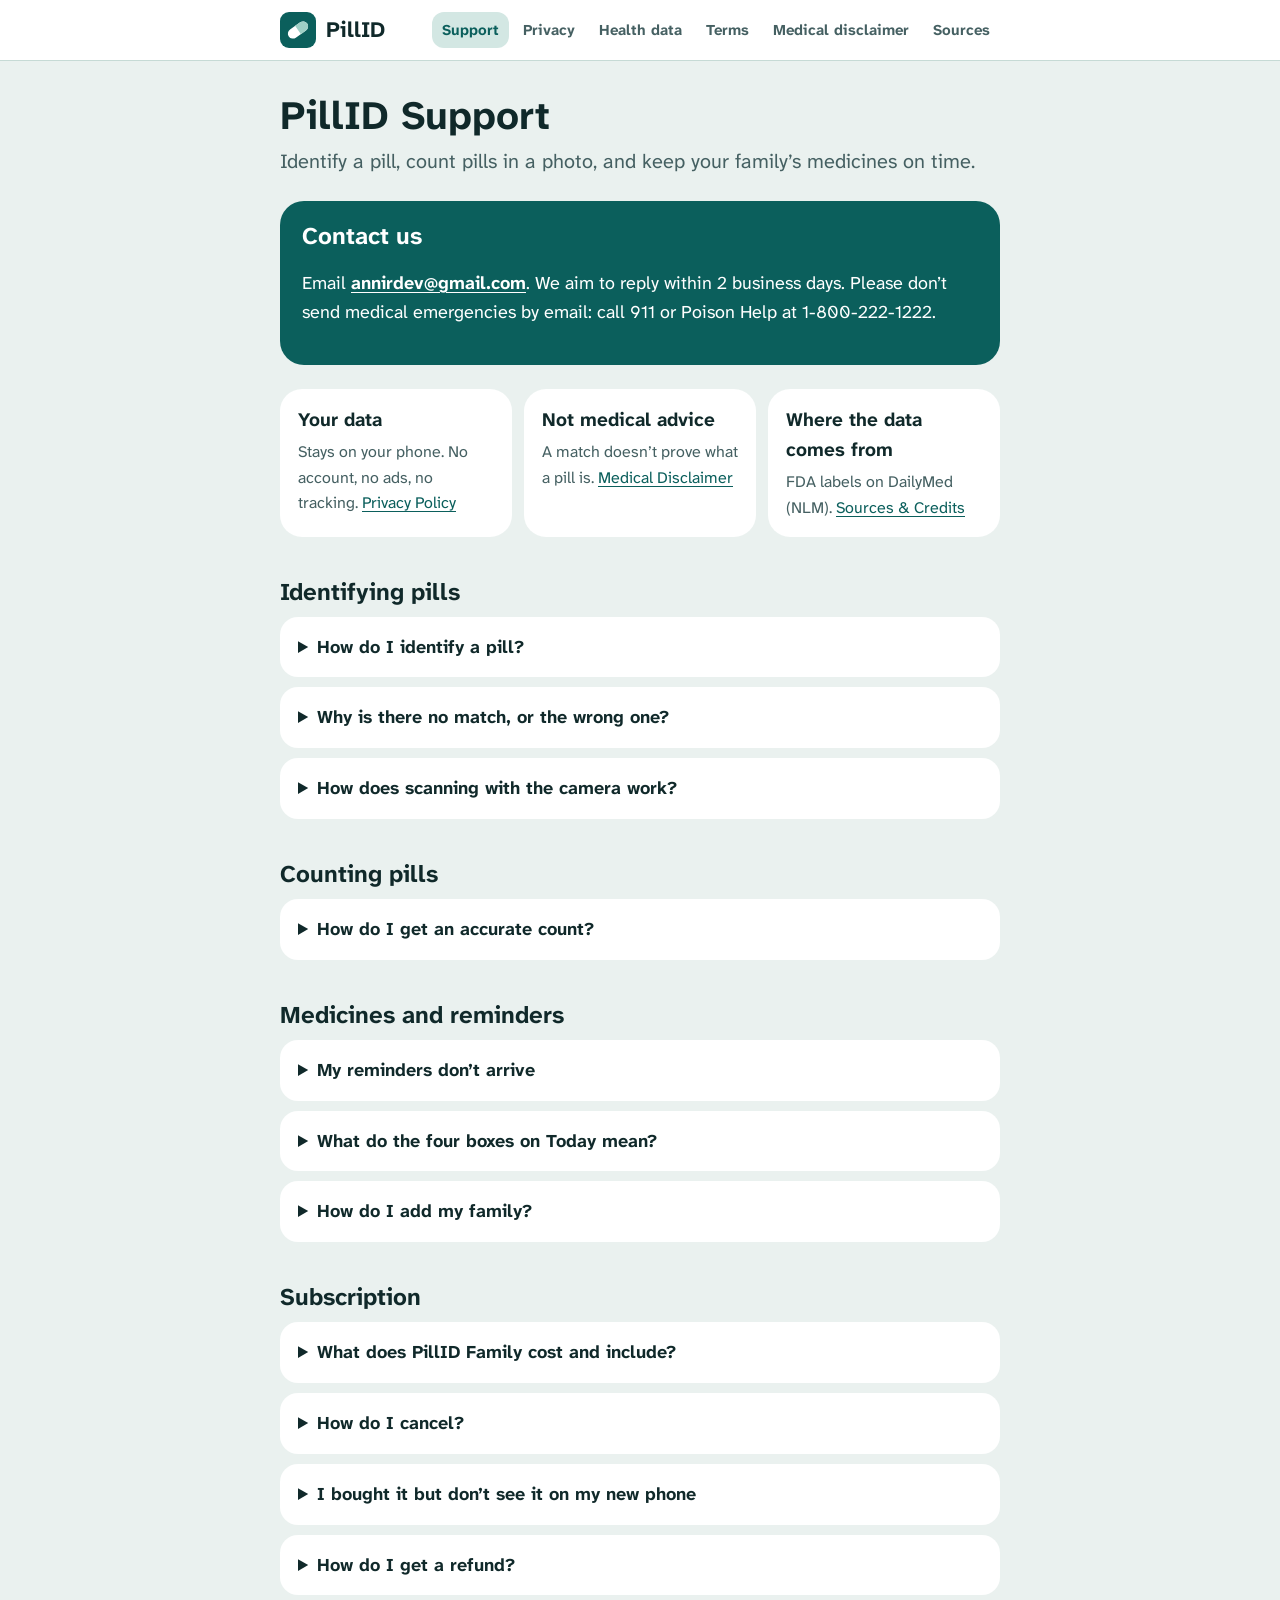
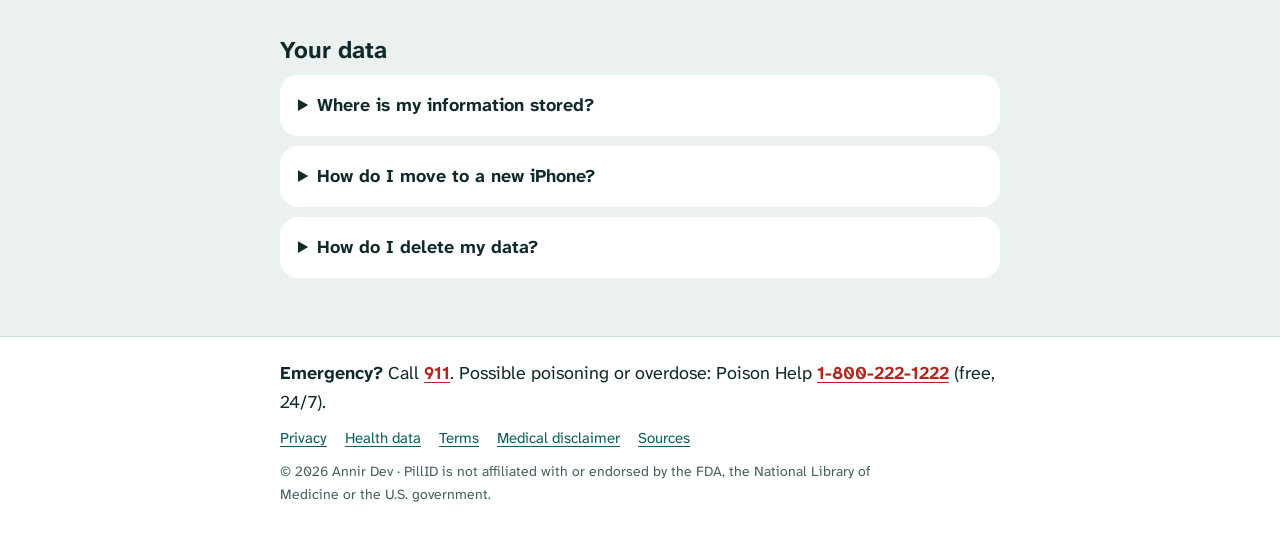
==== index.html @ 59fdff57 "Support and legal pages for PillID Co-Authored-By: Claude Opus 5.5 <noreply@anthropic.com>" ====
<!doctype html>
<html lang="en">
<head>
<meta charset="utf-8">
<meta name="viewport" content="width=device-width, initial-scale=1, viewport-fit=cover">
<title>Support · PillID</title>
<meta name="description" content="Help with PillID: identifying pills, counting, reminders, family, subscriptions and privacy.">
<link rel="stylesheet" href="assets/styles.css">
<link rel="icon" href="assets/icon.svg" type="image/svg+xml">
</head>
<body>
<a class="skip" href="#main">Skip to content</a>
<header class="top">
  <div class="wrap top-row">
    <a class="brand" href="index.html" aria-label="PillID home">
      <img src="assets/icon.svg" alt="" width="36" height="36">
      <span>PillID</span>
    </a>
    <nav aria-label="Pages">
      <a href="index.html" aria-current="page">Support</a>
      <a href="privacy.html">Privacy</a>
      <a href="health-data.html">Health data</a>
      <a href="terms.html">Terms</a>
      <a href="medical-disclaimer.html">Medical disclaimer</a>
      <a href="sources.html">Sources</a>
    </nav>
  </div>
</header>
<main id="main" class="wrap">
<h1>PillID Support</h1>
<p class="lede">Identify a pill, count pills in a photo, and keep your family’s medicines on time.</p>

<div class="contact">
  <h2>Contact us</h2>
  <p>Email <a href="mailto:annirdev@gmail.com">annirdev@gmail.com</a>. We aim to reply within 2 business days.
    Please don’t send medical emergencies by email: call 911 or Poison Help at 1-800-222-1222.</p>
</div>

<div class="cards">
  <div class="card"><h3>Your data</h3><p>Stays on your phone. No account, no ads, no tracking. <a href="privacy.html">Privacy Policy</a></p></div>
  <div class="card"><h3>Not medical advice</h3><p>A match doesn’t prove what a pill is. <a href="medical-disclaimer.html">Medical Disclaimer</a></p></div>
  <div class="card"><h3>Where the data comes from</h3><p>FDA labels on DailyMed (NLM). <a href="sources.html">Sources &amp; Credits</a></p></div>
</div>

<h2>Identifying pills</h2>
<details>
  <summary>How do I identify a pill?</summary>
  <p>Open Identify and type the letters and numbers printed or pressed into the pill. Spaces don’t matter. If both
    sides have an imprint, add the back side too. Color and shape are optional: they only sort the matches.
    Open a match to compare your pill with the official photo, size and score line.</p>
</details>
<details>
  <summary>Why is there no match, or the wrong one?</summary>
  <ul>
    <li>Check look-alike characters: 0/O, 1/I/L, 5/S, 8/B. Try one side only and leave out logos.</li>
    <li>Pills from other countries, many supplements and some older pills aren’t in U.S. label data.</li>
    <li>A pill with no match could be counterfeit. Don’t take it; ask a pharmacist.</li>
  </ul>
</details>
<details>
  <summary>How does scanning with the camera work?</summary>
  <p>Take a photo of the pill on a plain surface, close up and in good light. The app reads the imprint on your phone and
    fills it in for you to check. Pressed-in imprints are harder to read than printed ones, so always check the text.
    The free plan includes 3 photo scans a day; typing is always unlimited.</p>
</details>

<h2>Counting pills</h2>
<details>
  <summary>How do I get an accurate count?</summary>
  <ul>
    <li>Use a plain surface that contrasts with the pills: a dark tray for white pills.</li>
    <li>Spread the pills so they don’t overlap, and hold the phone straight above them.</li>
    <li>Tap a missed pill to add it, and tap a number to remove a wrong one. Always double-check.</li>
  </ul>
  <p>The free plan includes 3 counts a day.</p>
</details>

<h2>Medicines and reminders</h2>
<details>
  <summary>My reminders don’t arrive</summary>
  <ul>
    <li>Settings › Notifications › PillID: Allow Notifications must be on.</li>
    <li>Check that a Focus mode (such as Sleep) isn’t silencing PillID.</li>
    <li>Open the app once after restarting your phone or updating iOS.</li>
  </ul>
</details>
<details>
  <summary>What do the four boxes on Today mean?</summary>
  <p>Like a pill organizer, the day has four boxes: Morning, Midday, Evening and Night. A filled box still has pills to
    take; tap it when they’re taken. Hold a box to take, skip or undo each dose on its own. Only today can be changed.</p>
</details>
<details>
  <summary>How do I add my family?</summary>
  <p>Family members are part of PillID Family. Go to Me › Family › Add, then add medicines for each person. Every
    medicine and reminder shows whose it is.</p>
</details>

<h2>Subscription</h2>
<details>
  <summary>What does PillID Family cost and include?</summary>
  <p>It adds family members, unlimited photo scans and counts, and your full medicine history. The price and any free
    trial are shown in the app before you subscribe. Typing an imprint, safety help and your own medicines are always free.</p>
</details>
<details>
  <summary>How do I cancel?</summary>
  <p>On your iPhone: Settings › Apple Account › Subscriptions › PillID › Cancel Subscription. Cancel at least 24 hours
    before the trial or period ends to avoid the next charge. You keep access until the end of the period.</p>
</details>
<details>
  <summary>I bought it but don’t see it on my new phone</summary>
  <p>Open Me › PillID Family and tap Restore purchases, signed in with the same Apple Account.</p>
</details>
<details>
  <summary>How do I get a refund?</summary>
  <p>Purchases are handled by Apple. Request a refund at <a href="https://reportaproblem.apple.com">reportaproblem.apple.com</a>.</p>
</details>

<h2>Your data</h2>
<details>
  <summary>Where is my information stored?</summary>
  <p>Only on your phone. We can’t see your medicines, family or history. See the <a href="privacy.html">Privacy Policy</a>.</p>
</details>
<details>
  <summary>How do I move to a new iPhone?</summary>
  <p>Your data moves with an iCloud or computer backup of your iPhone. Restore the backup on the new phone.</p>
</details>
<details>
  <summary>How do I delete my data?</summary>
  <p>Delete medicines or people in the app, or delete the app to remove everything. Older backups can still contain it
    until they are replaced.</p>
</details>
</main>
<footer class="foot">
  <div class="wrap foot-row">
    <p class="emergency"><strong>Emergency?</strong> Call <a href="tel:911">911</a>.
      Possible poisoning or overdose: Poison Help <a href="tel:18002221222">1-800-222-1222</a> (free, 24/7).</p>
    <nav aria-label="Legal">
      <a href="privacy.html">Privacy</a>
      <a href="health-data.html">Health data</a>
      <a href="terms.html">Terms</a>
      <a href="medical-disclaimer.html">Medical disclaimer</a>
      <a href="sources.html">Sources</a>
    </nav>
    <p class="small">© 2026 Annir Dev · PillID is not affiliated with or endorsed by the FDA,
      the National Library of Medicine or the U.S. government.</p>
  </div>
</footer>
</body>
</html>
---- assets/styles.css ----
/* Sea Glass, like the app: calm teal on pale green-grey, Atkinson Hyperlegible Next.
   One reading column; legal text at a comfortable ~68 characters. */
@font-face {
  font-family: "Atkinson Hyperlegible Next";
  src: url("fonts/AtkinsonHyperlegibleNext_400Regular.ttf") format("truetype");
  font-weight: 400;
  font-display: swap;
}
@font-face {
  font-family: "Atkinson Hyperlegible Next";
  src: url("fonts/AtkinsonHyperlegibleNext_700Bold.ttf") format("truetype");
  font-weight: 700;
  font-display: swap;
}

:root {
  --bg: #eaf1ef;
  --surface: #ffffff;
  --tint: #d3e7e3;
  --line: #c6dad5;
  --ink: #10292a;
  --muted: #456062;
  --accent: #0b5f5c;
  --accent-ink: #ffffff;
  --warn-bg: #f7ead2;
  --warn: #7a4f0e;
  --danger: #b3261e;
  --font: "Atkinson Hyperlegible Next", -apple-system, "Segoe UI", Verdana, sans-serif;
  color-scheme: light;
}
@media (prefers-color-scheme: dark) {
  :root {
    --bg: #0d1817;
    --surface: #162523;
    --tint: #1c302d;
    --line: #29403c;
    --ink: #e4efed;
    --muted: #a3bbb7;
    --accent: #5cc2b4;
    --accent-ink: #08201e;
    --warn-bg: #33290f;
    --warn: #e8c27a;
    --danger: #f08b7f;
    color-scheme: dark;
  }
}

* { box-sizing: border-box; }
html { -webkit-text-size-adjust: 100%; }
body {
  margin: 0;
  background: var(--bg);
  color: var(--ink);
  font: 18px/1.6 var(--font);
}
.wrap { max-width: 760px; margin: 0 auto; padding-inline: 20px; }
a { color: var(--accent); text-underline-offset: 3px; }
a:focus-visible { outline: 3px solid var(--accent); outline-offset: 2px; border-radius: 6px; }
.skip { position: absolute; left: -999px; }
.skip:focus { left: 12px; top: 12px; background: var(--surface); padding: 8px 12px; border-radius: 10px; z-index: 2; }

/* Header */
.top { background: var(--surface); border-bottom: 1px solid var(--line); }
.top-row { display: flex; flex-wrap: wrap; align-items: center; justify-content: space-between; gap: 10px 20px; padding-block: 12px; }
.brand { display: flex; align-items: center; gap: 10px; color: var(--ink); text-decoration: none; font-weight: 700; font-size: 22px; }
.top nav { display: flex; flex-wrap: wrap; gap: 4px; }
.top nav a { color: var(--muted); text-decoration: none; font-size: 15px; font-weight: 700; padding: 6px 10px; border-radius: 12px; }
.top nav a:hover { background: var(--tint); color: var(--ink); }
.top nav a[aria-current="page"] { background: var(--tint); color: var(--accent); }

/* Content */
main { padding-block: 32px 48px; }
h1 { font-size: clamp(30px, 6vw, 40px); line-height: 1.15; margin: 0 0 6px; text-wrap: balance; }
h2 { font-size: 24px; line-height: 1.25; margin: 40px 0 8px; text-wrap: balance; }
h3 { font-size: 19px; margin: 24px 0 4px; }
p, li { max-width: 68ch; }
ul, ol { padding-left: 1.3em; }
li + li { margin-top: 6px; }
.updated { color: var(--muted); font-size: 15px; margin: 0 0 24px; }
.lede { font-size: 20px; color: var(--muted); margin-top: 0; }

.summary {
  background: var(--surface);
  border-radius: 24px;
  padding: 18px 22px;
  margin: 20px 0 8px;
}
.summary h2 { margin-top: 0; font-size: 20px; }
.summary ul { margin: 8px 0 0; }

.note { background: var(--tint); border-radius: 20px; padding: 14px 18px; margin: 18px 0; }
.warn { background: var(--warn-bg); color: var(--warn); border-radius: 20px; padding: 14px 18px; margin: 18px 0; }
.warn strong, .warn a { color: inherit; }

.cards { display: grid; grid-template-columns: repeat(auto-fit, minmax(210px, 1fr)); gap: 12px; margin: 20px 0; }
.card { background: var(--surface); border-radius: 22px; padding: 16px 18px; }
.card h3 { margin: 0 0 4px; }
.card p { margin: 0; color: var(--muted); font-size: 16px; }

.contact { background: var(--accent); color: var(--accent-ink); border-radius: 24px; padding: 20px 22px; margin: 24px 0; }
.contact a { color: var(--accent-ink); font-weight: 700; }
.contact h2 { margin: 0 0 6px; }

details { background: var(--surface); border-radius: 18px; padding: 4px 18px; margin: 10px 0; }
summary { cursor: pointer; font-weight: 700; padding: 12px 0; }
summary:focus-visible { outline: 3px solid var(--accent); outline-offset: 2px; border-radius: 6px; }
details[open] { padding-bottom: 12px; }

.table-wrap { overflow-x: auto; background: var(--surface); border-radius: 18px; margin: 16px 0; }
table { border-collapse: collapse; width: 100%; font-size: 16px; }
th, td { text-align: left; padding: 10px 14px; border-bottom: 1px solid var(--line); vertical-align: top; }
th { background: var(--tint); }
tr:last-child td { border-bottom: 0; }
td.num { font-variant-numeric: tabular-nums; white-space: nowrap; }

/* Footer */
.foot { background: var(--surface); border-top: 1px solid var(--line); padding-block: 22px 32px; }
.foot-row { display: grid; gap: 10px; }
.foot nav { display: flex; flex-wrap: wrap; gap: 6px 18px; font-size: 15px; }
.emergency { margin: 0; }
.emergency a { font-weight: 700; color: var(--danger); }
.small { color: var(--muted); font-size: 14px; margin: 0; }

@media (prefers-reduced-motion: reduce) { * { scroll-behavior: auto; } }
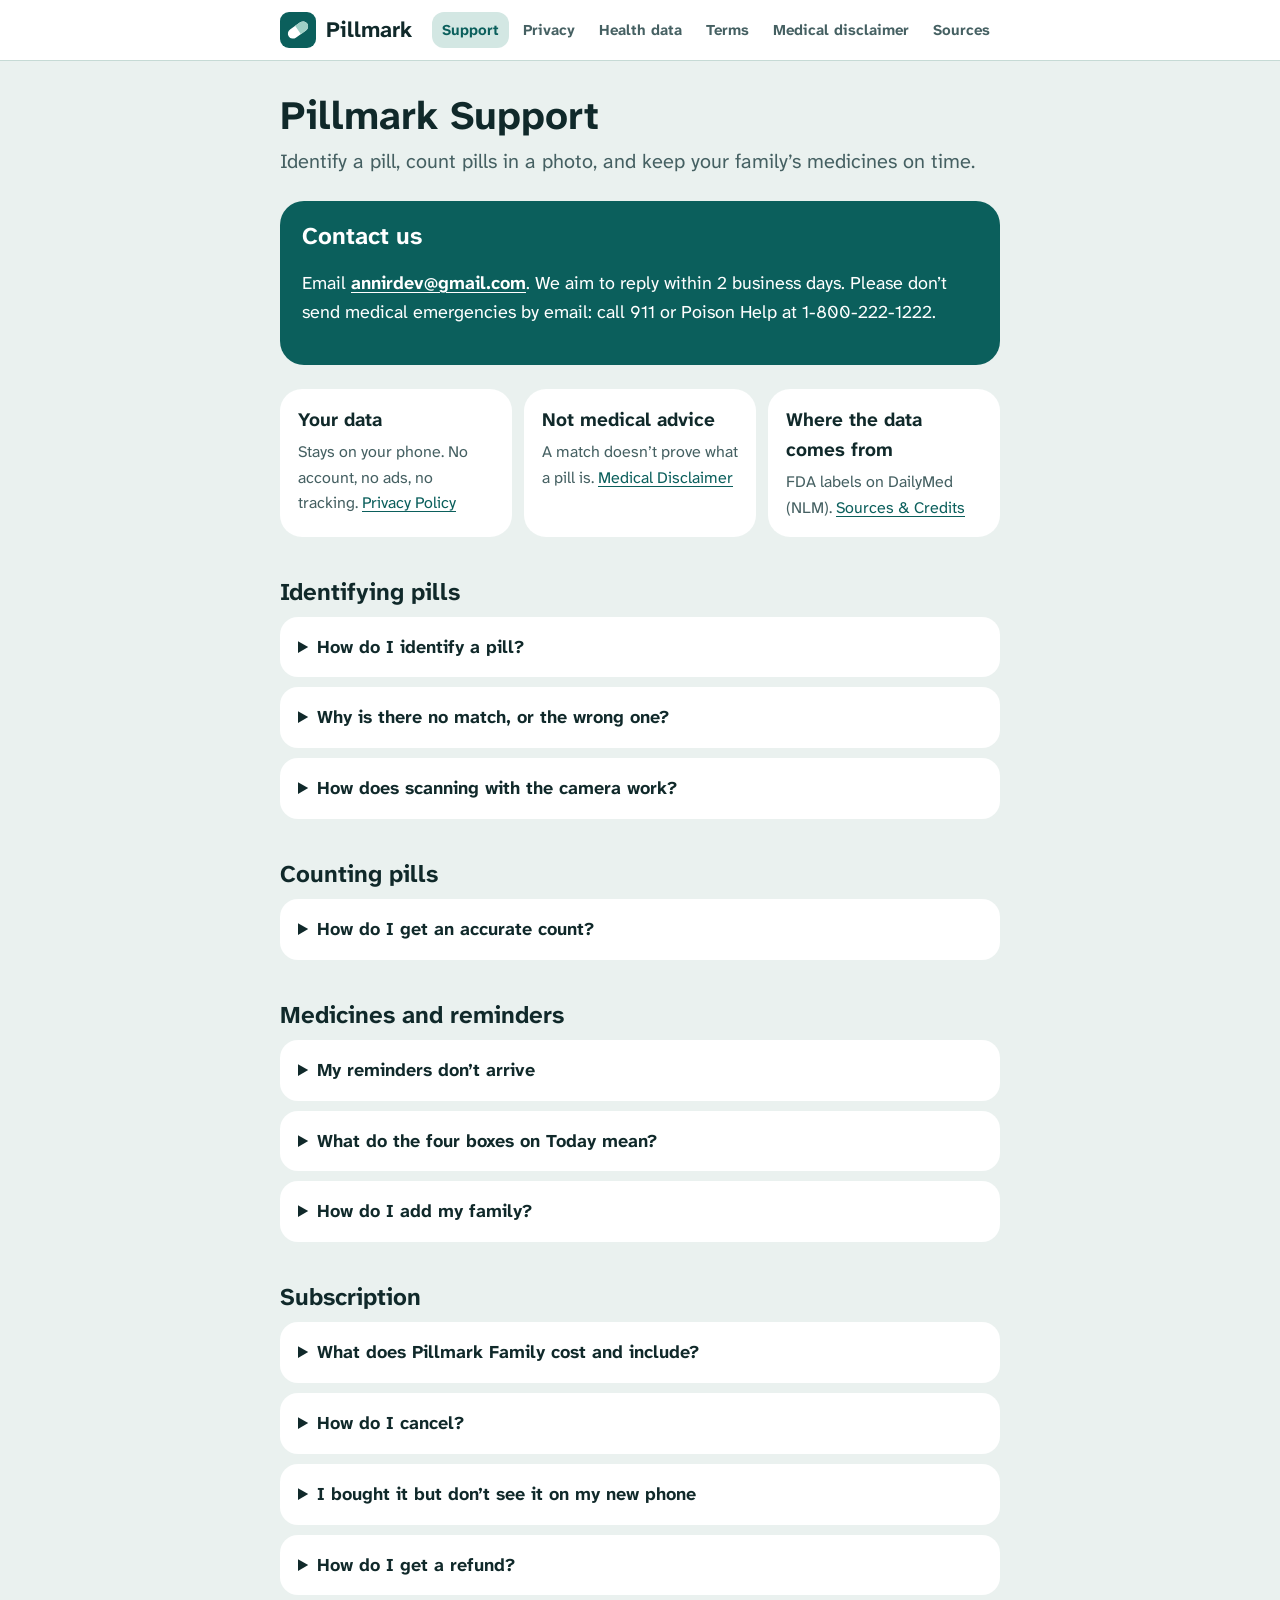
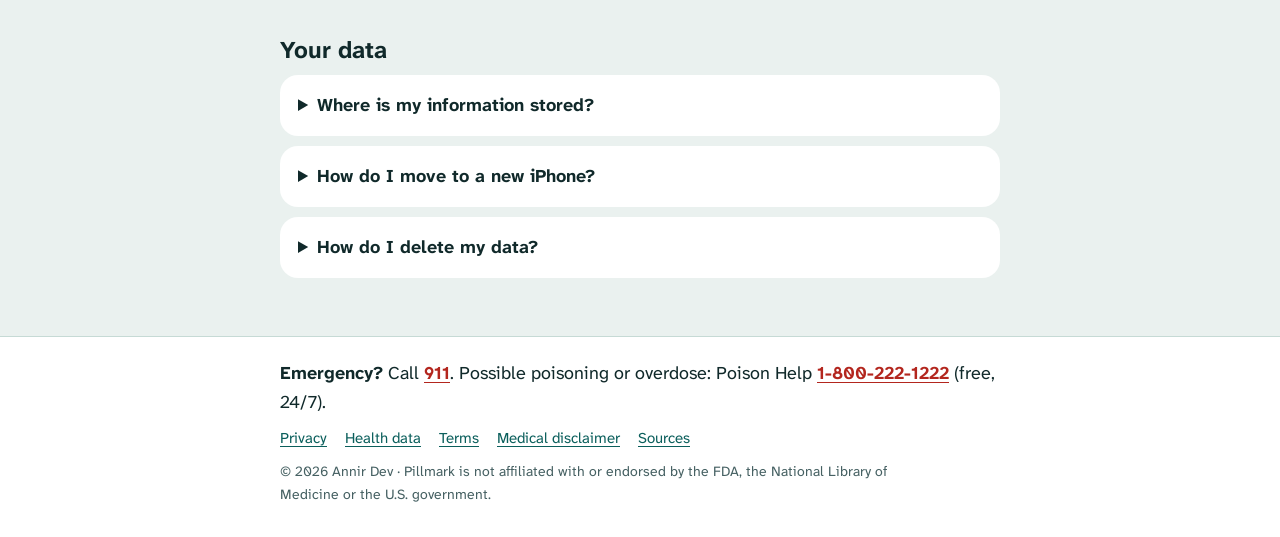
==== commit 9b8c143e: "Rename to Pillmark Co-Authored-By: Claude Opus 5.5 <noreply@anthropic.com>" ====
--- a/index.html
+++ b/index.html
@@ -3,8 +3,8 @@
 <head>
 <meta charset="utf-8">
 <meta name="viewport" content="width=device-width, initial-scale=1, viewport-fit=cover">
-<title>Support · PillID</title>
-<meta name="description" content="Help with PillID: identifying pills, counting, reminders, family, subscriptions and privacy.">
+<title>Support · Pillmark</title>
+<meta name="description" content="Help with Pillmark: identifying pills, counting, reminders, family, subscriptions and privacy.">
 <link rel="stylesheet" href="assets/styles.css">
 <link rel="icon" href="assets/icon.svg" type="image/svg+xml">
 </head>
@@ -12,9 +12,9 @@
 <a class="skip" href="#main">Skip to content</a>
 <header class="top">
   <div class="wrap top-row">
-    <a class="brand" href="index.html" aria-label="PillID home">
+    <a class="brand" href="index.html" aria-label="Pillmark home">
       <img src="assets/icon.svg" alt="" width="36" height="36">
-      <span>PillID</span>
+      <span>Pillmark</span>
     </a>
     <nav aria-label="Pages">
       <a href="index.html" aria-current="page">Support</a>
@@ -27,7 +27,7 @@
   </div>
 </header>
 <main id="main" class="wrap">
-<h1>PillID Support</h1>
+<h1>Pillmark Support</h1>
 <p class="lede">Identify a pill, count pills in a photo, and keep your family’s medicines on time.</p>
 
 <div class="contact">
@@ -79,8 +79,8 @@
 <details>
   <summary>My reminders don’t arrive</summary>
   <ul>
-    <li>Settings › Notifications › PillID: Allow Notifications must be on.</li>
-    <li>Check that a Focus mode (such as Sleep) isn’t silencing PillID.</li>
+    <li>Settings › Notifications › Pillmark: Allow Notifications must be on.</li>
+    <li>Check that a Focus mode (such as Sleep) isn’t silencing Pillmark.</li>
     <li>Open the app once after restarting your phone or updating iOS.</li>
   </ul>
 </details>
@@ -91,24 +91,24 @@
 </details>
 <details>
   <summary>How do I add my family?</summary>
-  <p>Family members are part of PillID Family. Go to Me › Family › Add, then add medicines for each person. Every
+  <p>Family members are part of Pillmark Family. Go to Me › Family › Add, then add medicines for each person. Every
     medicine and reminder shows whose it is.</p>
 </details>
 
 <h2>Subscription</h2>
 <details>
-  <summary>What does PillID Family cost and include?</summary>
+  <summary>What does Pillmark Family cost and include?</summary>
   <p>It adds family members, unlimited photo scans and counts, and your full medicine history. The price and any free
     trial are shown in the app before you subscribe. Typing an imprint, safety help and your own medicines are always free.</p>
 </details>
 <details>
   <summary>How do I cancel?</summary>
-  <p>On your iPhone: Settings › Apple Account › Subscriptions › PillID › Cancel Subscription. Cancel at least 24 hours
+  <p>On your iPhone: Settings › Apple Account › Subscriptions › Pillmark › Cancel Subscription. Cancel at least 24 hours
     before the trial or period ends to avoid the next charge. You keep access until the end of the period.</p>
 </details>
 <details>
   <summary>I bought it but don’t see it on my new phone</summary>
-  <p>Open Me › PillID Family and tap Restore purchases, signed in with the same Apple Account.</p>
+  <p>Open Me › Pillmark Family and tap Restore purchases, signed in with the same Apple Account.</p>
 </details>
 <details>
   <summary>How do I get a refund?</summary>
@@ -141,7 +141,7 @@
       <a href="medical-disclaimer.html">Medical disclaimer</a>
       <a href="sources.html">Sources</a>
     </nav>
-    <p class="small">© 2026 Annir Dev · PillID is not affiliated with or endorsed by the FDA,
+    <p class="small">© 2026 Annir Dev · Pillmark is not affiliated with or endorsed by the FDA,
       the National Library of Medicine or the U.S. government.</p>
   </div>
 </footer>
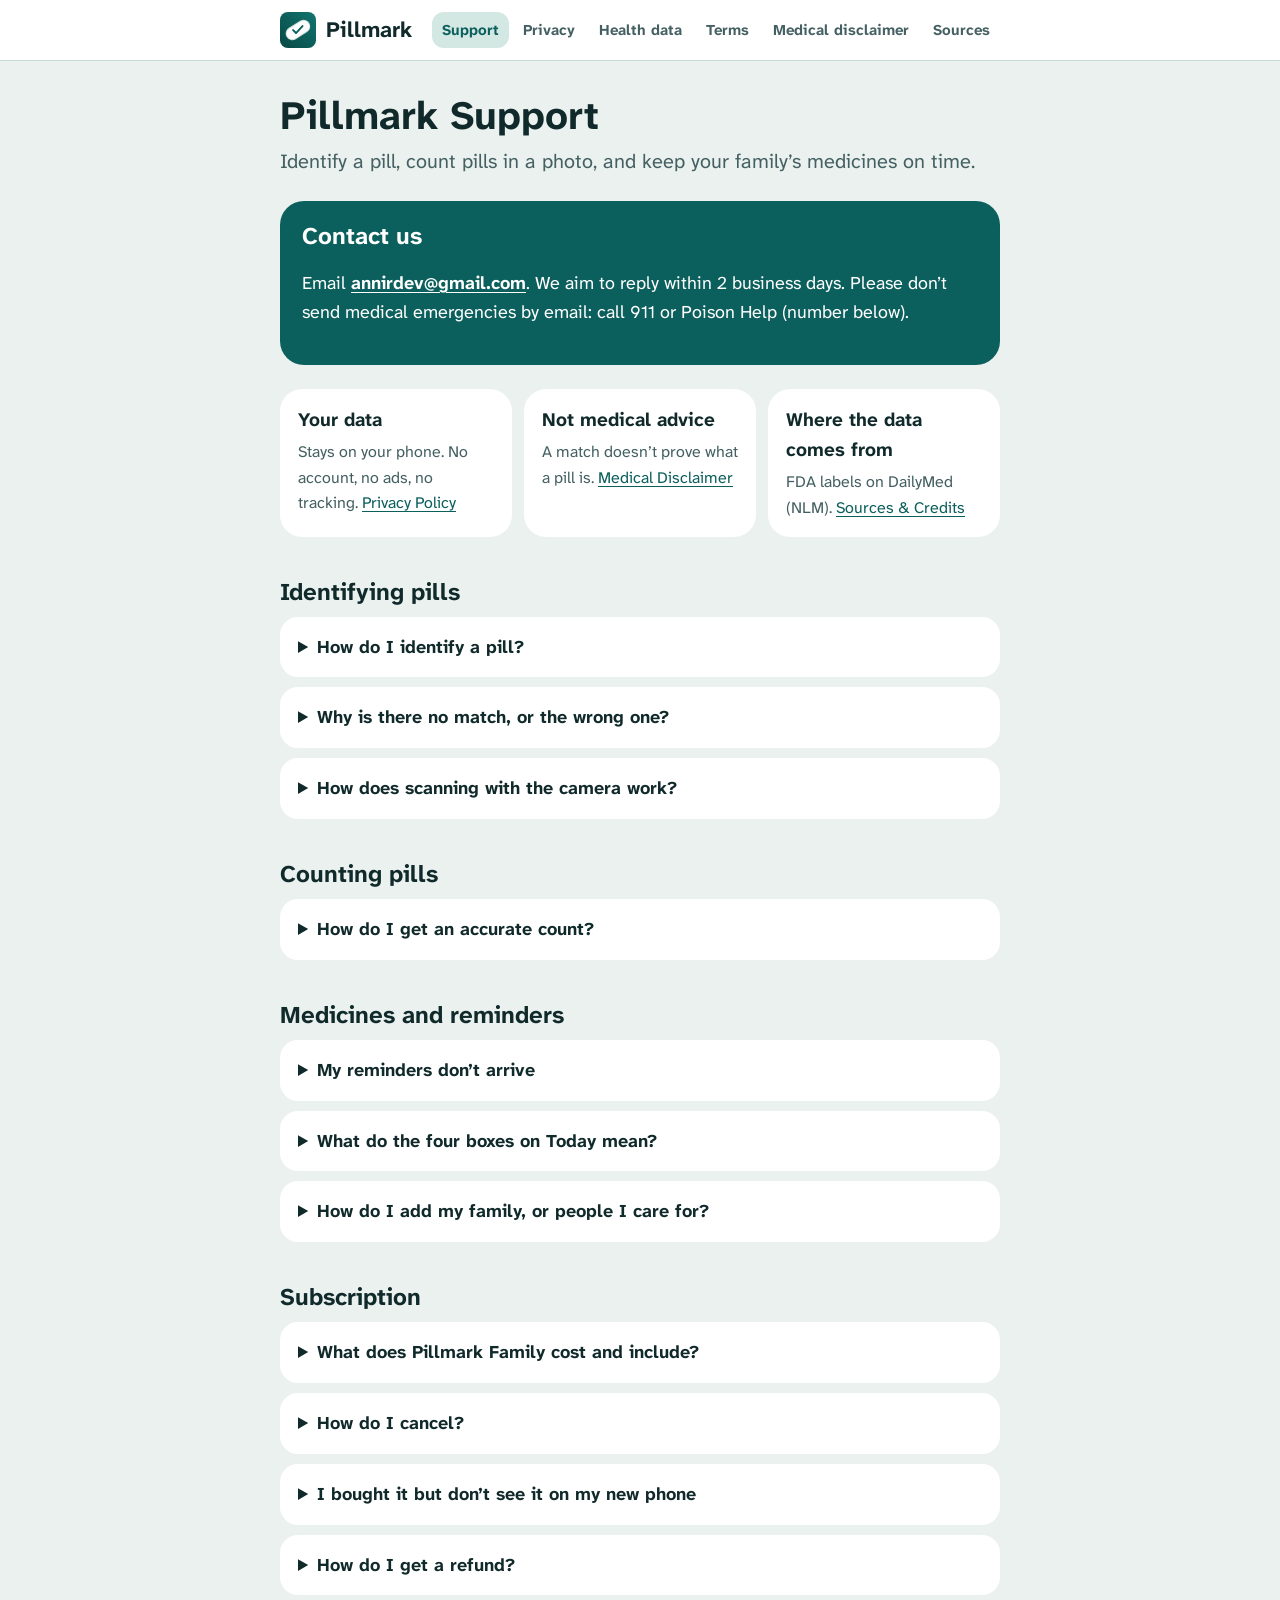
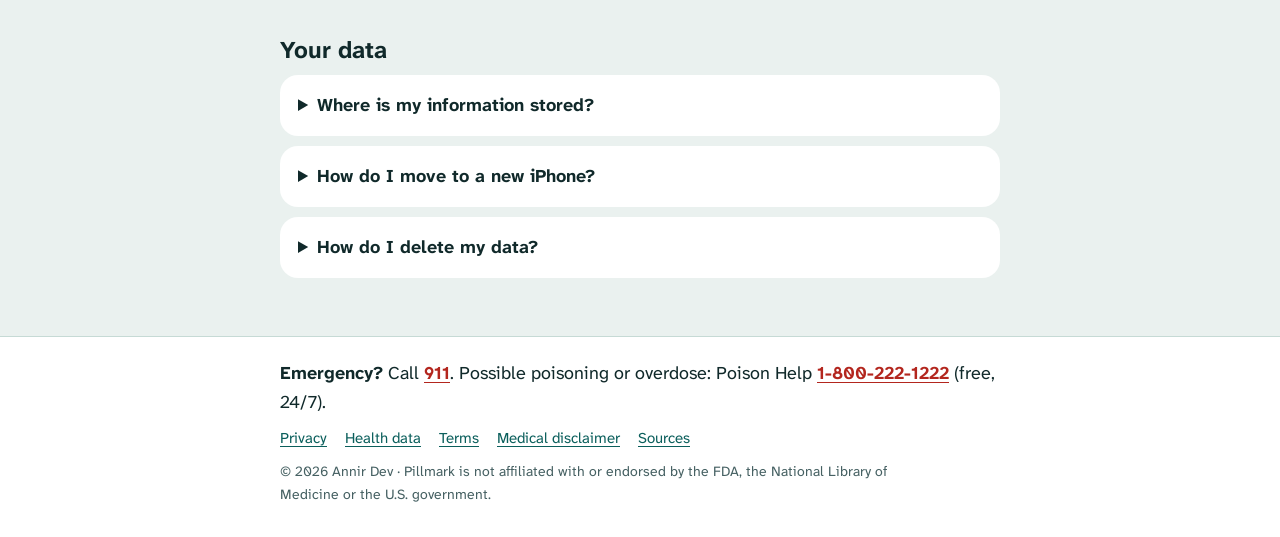
==== commit ae87446b: "Poison Help number once per page; mention carers Co-Authored-By: Claude Opus 5.5 <noreply@anthropic." ====
--- a/index.html
+++ b/index.html
@@ -33,7 +33,7 @@
 <div class="contact">
   <h2>Contact us</h2>
   <p>Email <a href="mailto:annirdev@gmail.com">annirdev@gmail.com</a>. We aim to reply within 2 business days.
-    Please don’t send medical emergencies by email: call 911 or Poison Help at 1-800-222-1222.</p>
+    Please don’t send medical emergencies by email: call 911 or Poison Help (number below).</p>
 </div>
 
 <div class="cards">
@@ -90,9 +90,10 @@
     take; tap it when they’re taken. Hold a box to take, skip or undo each dose on its own. Only today can be changed.</p>
 </details>
 <details>
-  <summary>How do I add my family?</summary>
-  <p>Family members are part of Pillmark Family. Go to Me › Family › Add, then add medicines for each person. Every
-    medicine and reminder shows whose it is.</p>
+  <summary>How do I add my family, or people I care for?</summary>
+  <p>Looking after others is part of Pillmark Family. Go to Me › Family (or People you care for) › Add, then add
+    medicines for each person. Every medicine and reminder shows whose it is. It works for family carers and home
+    carers; it is not an official medication record for care homes.</p>
 </details>
 
 <h2>Subscription</h2>
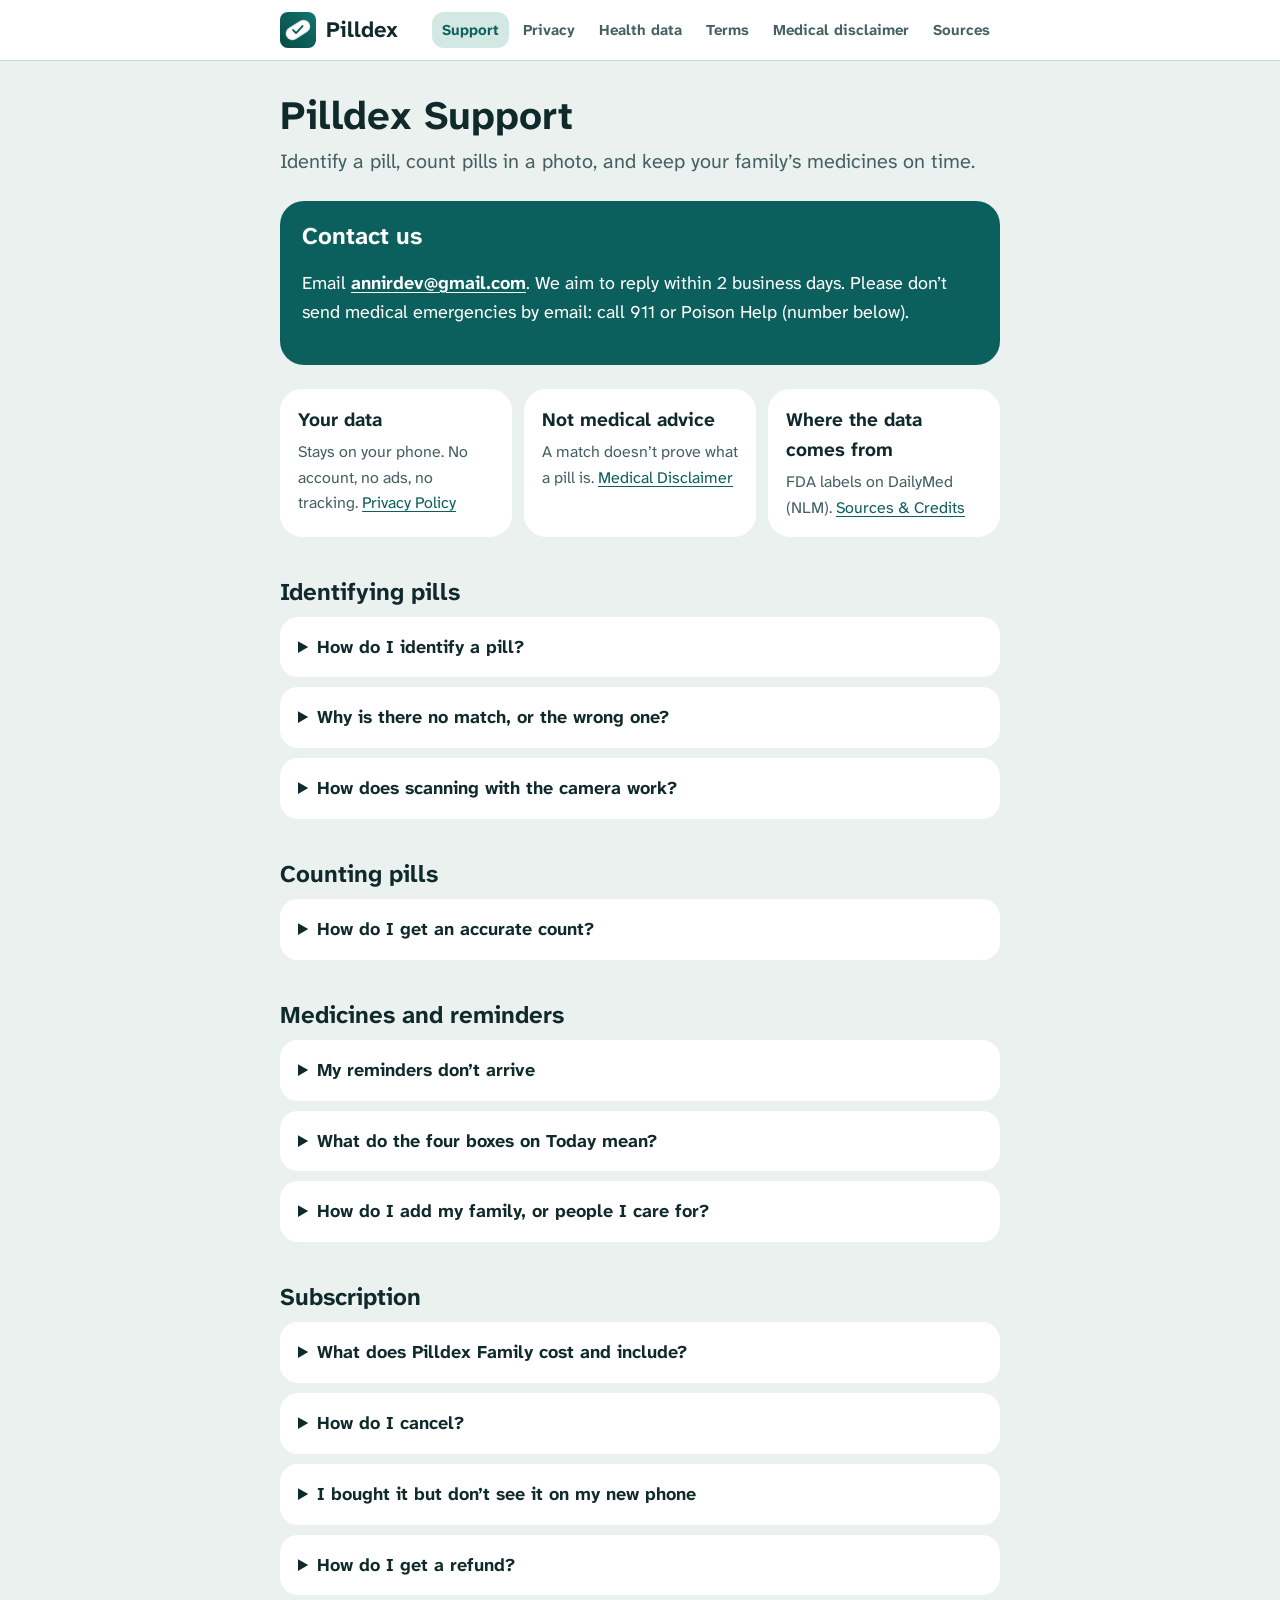
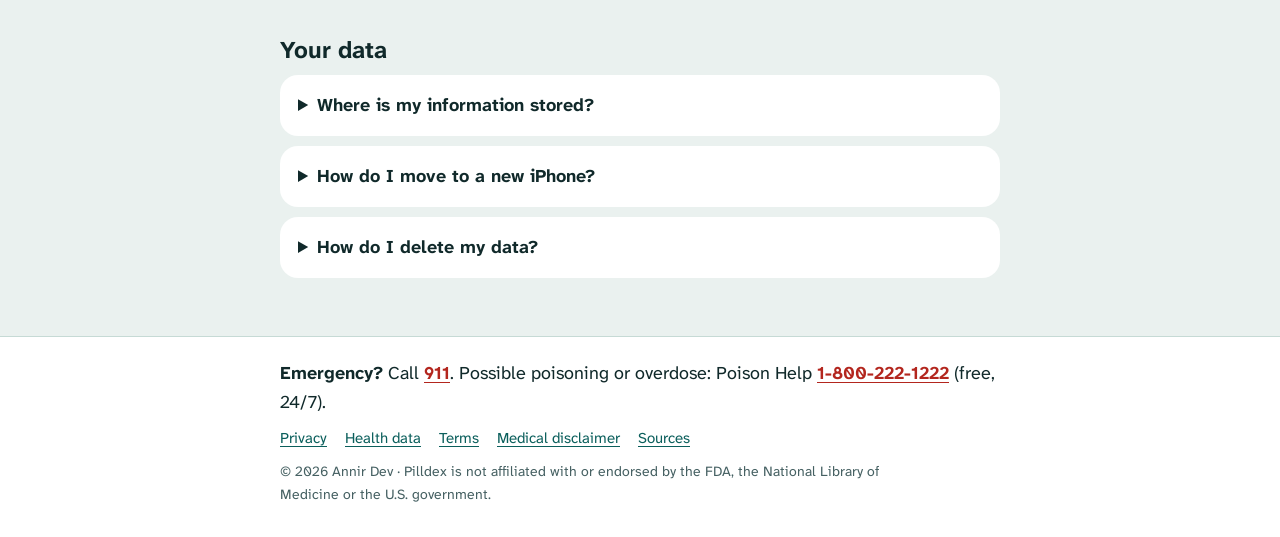
==== commit fe7d04cf: "Rename to Pilldex Co-Authored-By: Claude Opus 5.5 <noreply@anthropic.com>" ====
--- a/index.html
+++ b/index.html
@@ -3,8 +3,8 @@
 <head>
 <meta charset="utf-8">
 <meta name="viewport" content="width=device-width, initial-scale=1, viewport-fit=cover">
-<title>Support · Pillmark</title>
-<meta name="description" content="Help with Pillmark: identifying pills, counting, reminders, family, subscriptions and privacy.">
+<title>Support · Pilldex</title>
+<meta name="description" content="Help with Pilldex: identifying pills, counting, reminders, family, subscriptions and privacy.">
 <link rel="stylesheet" href="assets/styles.css">
 <link rel="icon" href="assets/icon.svg" type="image/svg+xml">
 </head>
@@ -12,9 +12,9 @@
 <a class="skip" href="#main">Skip to content</a>
 <header class="top">
   <div class="wrap top-row">
-    <a class="brand" href="index.html" aria-label="Pillmark home">
+    <a class="brand" href="index.html" aria-label="Pilldex home">
       <img src="assets/icon.svg" alt="" width="36" height="36">
-      <span>Pillmark</span>
+      <span>Pilldex</span>
     </a>
     <nav aria-label="Pages">
       <a href="index.html" aria-current="page">Support</a>
@@ -27,7 +27,7 @@
   </div>
 </header>
 <main id="main" class="wrap">
-<h1>Pillmark Support</h1>
+<h1>Pilldex Support</h1>
 <p class="lede">Identify a pill, count pills in a photo, and keep your family’s medicines on time.</p>
 
 <div class="contact">
@@ -79,9 +79,10 @@
 <details>
   <summary>My reminders don’t arrive</summary>
   <ul>
-    <li>Settings › Notifications › Pillmark: Allow Notifications must be on.</li>
-    <li>Check that a Focus mode (such as Sleep) isn’t silencing Pillmark.</li>
-    <li>Open the app once after restarting your phone or updating iOS.</li>
+    <li>Settings › Notifications › Pilldex: Allow Notifications must be on.</li>
+    <li>Check that a Focus mode (such as Sleep) isn’t silencing Pilldex.</li>
+    <li>Medicines with a start date or a set number of days get reminders up to 30 days ahead. Open Pilldex at
+      least once a month so the next ones are set.</li>
   </ul>
 </details>
 <details>
@@ -91,25 +92,25 @@
 </details>
 <details>
   <summary>How do I add my family, or people I care for?</summary>
-  <p>Looking after others is part of Pillmark Family. Go to Me › Family (or People you care for) › Add, then add
+  <p>Looking after others is part of Pilldex Family. Go to Me › Family (or People you care for) › Add, then add
     medicines for each person. Every medicine and reminder shows whose it is. It works for family carers and home
     carers; it is not an official medication record for care homes.</p>
 </details>
 
 <h2>Subscription</h2>
 <details>
-  <summary>What does Pillmark Family cost and include?</summary>
+  <summary>What does Pilldex Family cost and include?</summary>
   <p>It adds family members, unlimited photo scans and counts, and your full medicine history. The price and any free
     trial are shown in the app before you subscribe. Typing an imprint, safety help and your own medicines are always free.</p>
 </details>
 <details>
   <summary>How do I cancel?</summary>
-  <p>On your iPhone: Settings › Apple Account › Subscriptions › Pillmark › Cancel Subscription. Cancel at least 24 hours
+  <p>On your iPhone: Settings › Apple Account › Subscriptions › Pilldex › Cancel Subscription. Cancel at least 24 hours
     before the trial or period ends to avoid the next charge. You keep access until the end of the period.</p>
 </details>
 <details>
   <summary>I bought it but don’t see it on my new phone</summary>
-  <p>Open Me › Pillmark Family and tap Restore purchases, signed in with the same Apple Account.</p>
+  <p>Open Me › Pilldex Family and tap Restore purchases, signed in with the same Apple Account.</p>
 </details>
 <details>
   <summary>How do I get a refund?</summary>
@@ -142,7 +143,7 @@
       <a href="medical-disclaimer.html">Medical disclaimer</a>
       <a href="sources.html">Sources</a>
     </nav>
-    <p class="small">© 2026 Annir Dev · Pillmark is not affiliated with or endorsed by the FDA,
+    <p class="small">© 2026 Annir Dev · Pilldex is not affiliated with or endorsed by the FDA,
       the National Library of Medicine or the U.S. government.</p>
   </div>
 </footer>
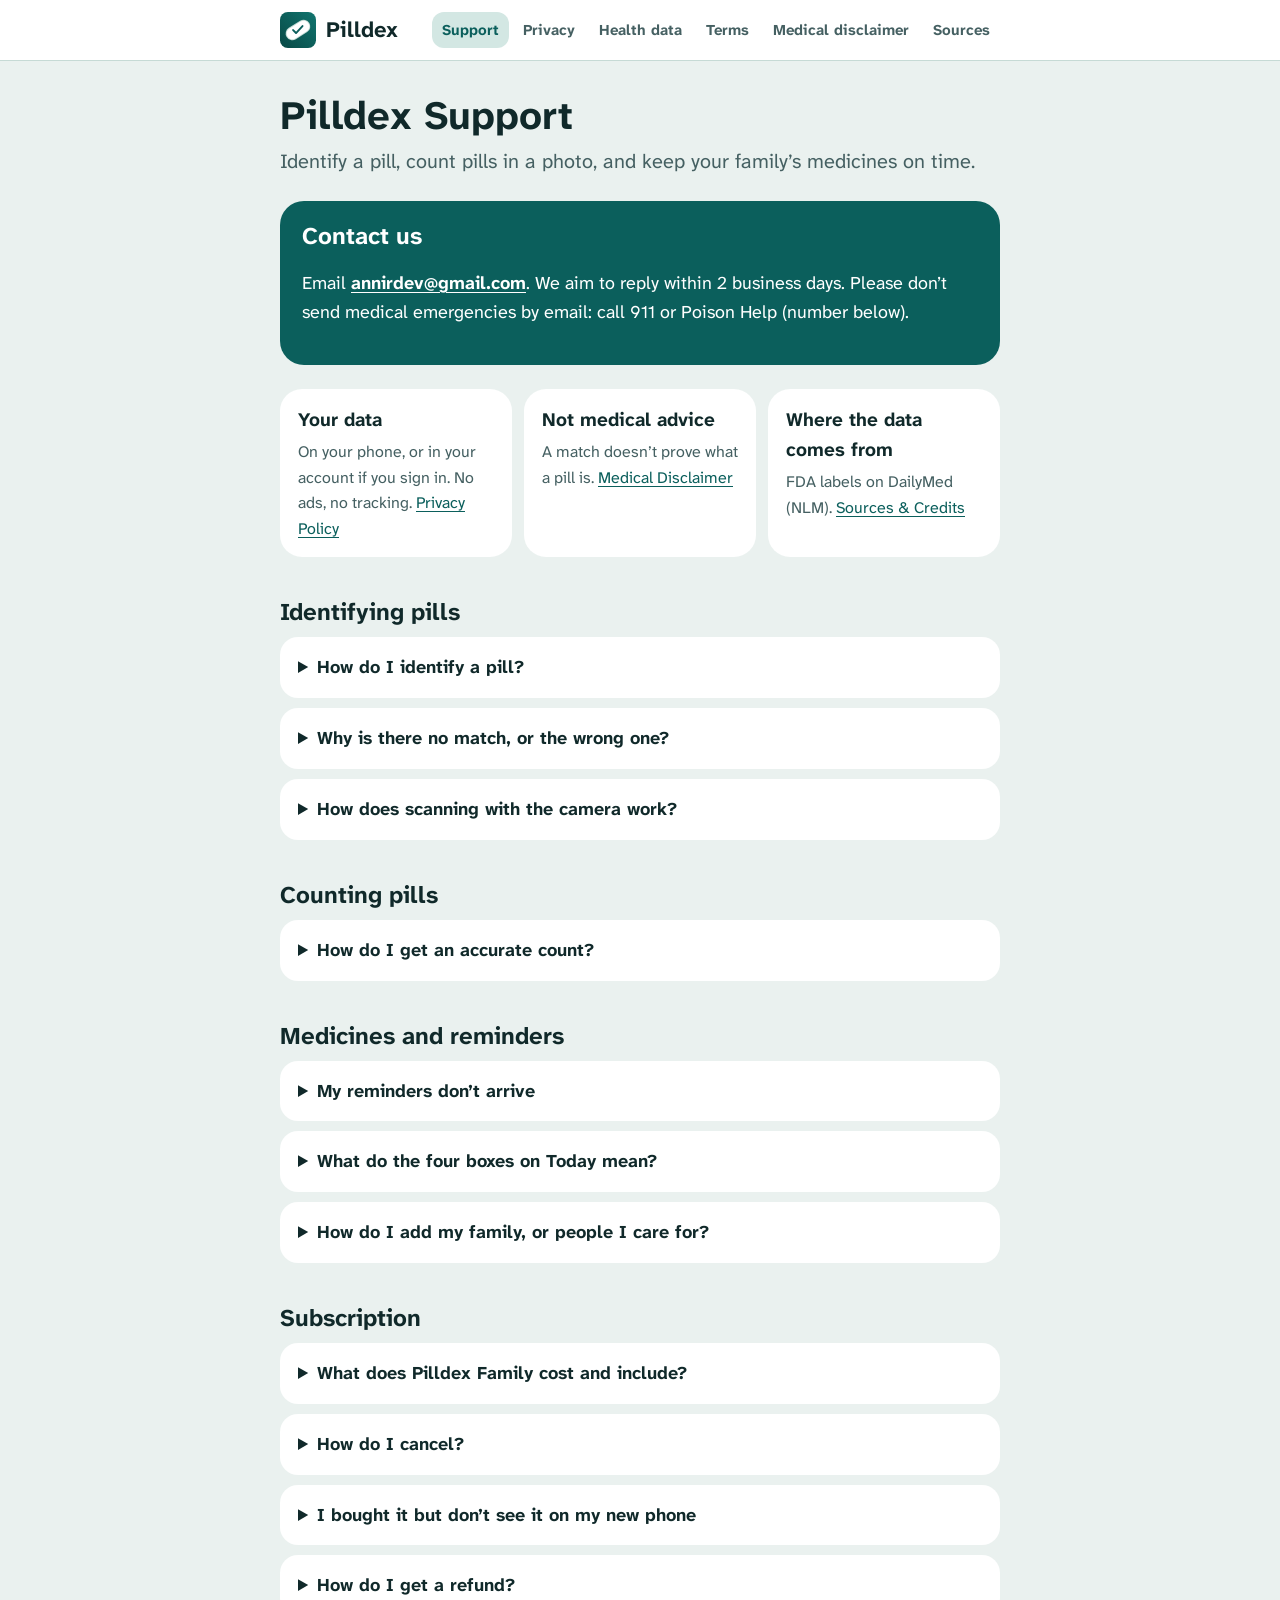
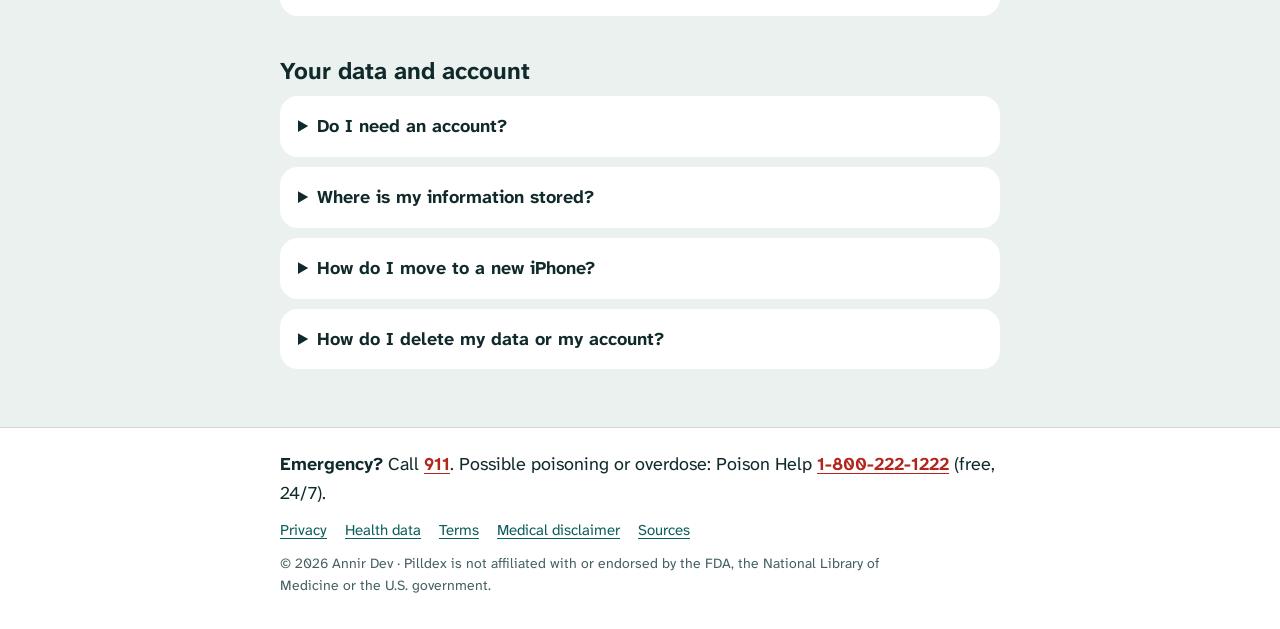
==== commit a0bd8c38: "Optional account: privacy, health data, terms and support updated Co-Authored-By: Claude Opus 5.5 <n" ====
--- a/index.html
+++ b/index.html
@@ -37,7 +37,7 @@
 </div>
 
 <div class="cards">
-  <div class="card"><h3>Your data</h3><p>Stays on your phone. No account, no ads, no tracking. <a href="privacy.html">Privacy Policy</a></p></div>
+  <div class="card"><h3>Your data</h3><p>On your phone, or in your account if you sign in. No ads, no tracking. <a href="privacy.html">Privacy Policy</a></p></div>
   <div class="card"><h3>Not medical advice</h3><p>A match doesn’t prove what a pill is. <a href="medical-disclaimer.html">Medical Disclaimer</a></p></div>
   <div class="card"><h3>Where the data comes from</h3><p>FDA labels on DailyMed (NLM). <a href="sources.html">Sources &amp; Credits</a></p></div>
 </div>
@@ -60,8 +60,7 @@
 <details>
   <summary>How does scanning with the camera work?</summary>
   <p>Take a photo of the pill on a plain surface, close up and in good light. The app reads the imprint on your phone and
-    fills it in for you to check. Pressed-in imprints are harder to read than printed ones, so always check the text.
-    The free plan includes 3 photo scans a day; typing is always unlimited.</p>
+    fills it in for you to check. Pressed-in imprints are harder to read than printed ones, so always check the text.</p>
 </details>
 
 <h2>Counting pills</h2>
@@ -72,7 +71,6 @@
     <li>Spread the pills so they don’t overlap, and hold the phone straight above them.</li>
     <li>Tap a missed pill to add it, and tap a number to remove a wrong one. Always double-check.</li>
   </ul>
-  <p>The free plan includes 3 counts a day.</p>
 </details>
 
 <h2>Medicines and reminders</h2>
@@ -100,8 +98,10 @@
 <h2>Subscription</h2>
 <details>
   <summary>What does Pilldex Family cost and include?</summary>
-  <p>It adds family members, unlimited photo scans and counts, and your full medicine history. The price and any free
-    trial are shown in the app before you subscribe. Typing an imprint, safety help and your own medicines are always free.</p>
+  <p>Pilldex Family unlocks everything: medicines and reminders for you and everyone you look after, looking up,
+    scanning and counting pills, and your full history. New subscribers can try it free for 7 days; the price and the
+    trial are shown in the app before you subscribe. Without a subscription you can still open the app, see your
+    schedule and use emergency help, and reminders you already set keep arriving.</p>
 </details>
 <details>
   <summary>How do I cancel?</summary>
@@ -117,19 +117,27 @@
   <p>Purchases are handled by Apple. Request a refund at <a href="https://reportaproblem.apple.com">reportaproblem.apple.com</a>.</p>
 </details>
 
-<h2>Your data</h2>
+<h2>Your data and account</h2>
+<details>
+  <summary>Do I need an account?</summary>
+  <p>No. You can continue as a guest and keep everything on your phone. Sign in with Apple (on the last intro page, or in
+    Me) if you want a backup, your data on a new phone, or to share with family.</p>
+</details>
 <details>
   <summary>Where is my information stored?</summary>
-  <p>Only on your phone. We can’t see your medicines, family or history. See the <a href="privacy.html">Privacy Policy</a>.</p>
+  <p>As a guest, only on your phone. If you sign in, also in your Pilldex account, stored with Google Cloud in the U.S.
+    Only you and people you invite can see it. Photos you take are never uploaded. See the <a href="privacy.html">Privacy Policy</a>.</p>
 </details>
 <details>
   <summary>How do I move to a new iPhone?</summary>
-  <p>Your data moves with an iCloud or computer backup of your iPhone. Restore the backup on the new phone.</p>
+  <p>If you signed in, install Pilldex on the new iPhone and sign in with the same Apple Account: everything comes back.
+    As a guest, your data moves with an iCloud or computer backup of your iPhone.</p>
 </details>
 <details>
-  <summary>How do I delete my data?</summary>
-  <p>Delete medicines or people in the app, or delete the app to remove everything. Older backups can still contain it
-    until they are replaced.</p>
+  <summary>How do I delete my data or my account?</summary>
+  <p>Delete medicines or people in the app, or delete the app to remove what is on your phone. If you signed in, go to
+    Me › Account › Delete account to delete your account and everything saved in it. Older phone backups can still
+    contain data until they are replaced.</p>
 </details>
 </main>
 <footer class="foot">
